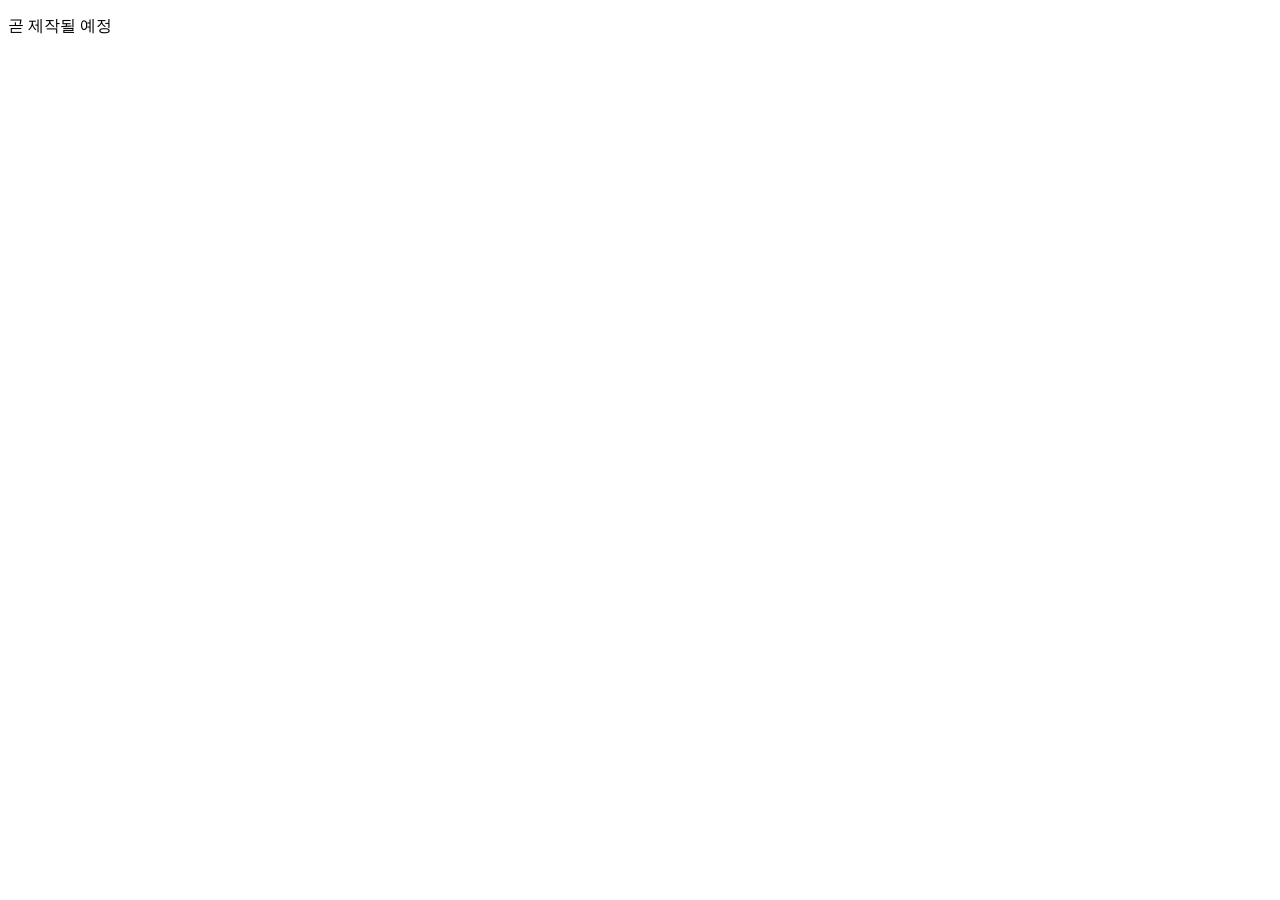
==== timetable.html @ e335aa5a "Add files via upload" ====
<!DOCTYPE html>
<html lang="ko">
<head>
    <meta charset="UTF-8">
    <meta name="viewport" content="width=device-width, initial-scale=1.0">
    <title>Document</title>
</head>
<body>
    <p>곧 제작될 예정</p>
</body>
</html>
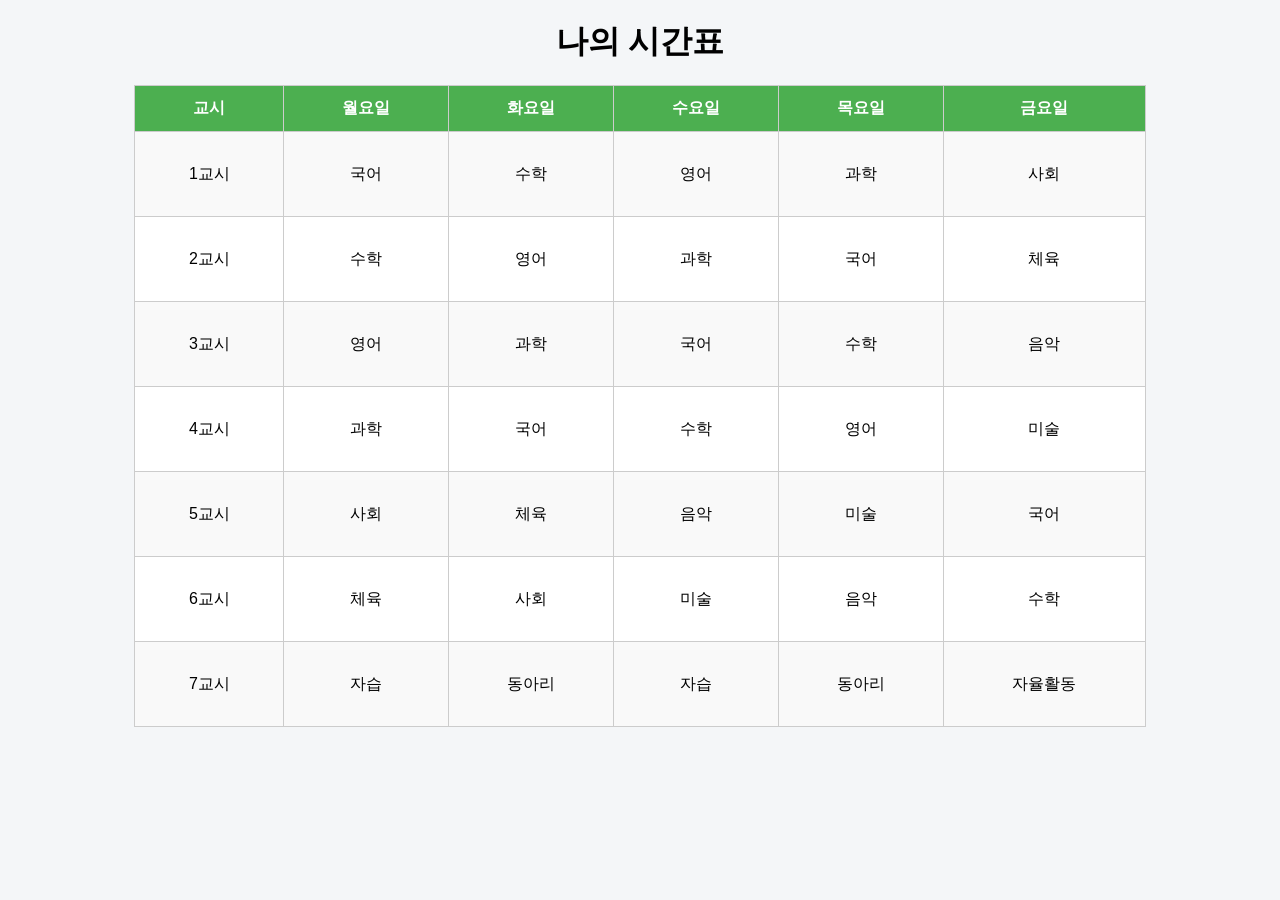
==== commit a69eb401: "Update timetable.html" ====
--- a/timetable.html
+++ b/timetable.html
@@ -2,10 +2,126 @@
 <html lang="ko">
 <head>
     <meta charset="UTF-8">
-    <meta name="viewport" content="width=device-width, initial-scale=1.0">
-    <title>Document</title>
+    <title>시간표</title>
+    <style>
+        body {
+            font-family: Arial, sans-serif;
+            background-color: #f4f6f8;
+            text-align: center;
+        }
+
+        h1 {
+            margin-top: 20px;
+        }
+
+        table {
+            margin: 20px auto;
+            border-collapse: collapse;
+            width: 80%;
+            background-color: #ffffff;
+        }
+
+        th, td {
+            border: 1px solid #ccc;
+            padding: 12px;
+            text-align: center;
+        }
+
+        th {
+            background-color: #4CAF50;
+            color: white;
+        }
+
+        td {
+            height: 60px;
+        }
+
+        tr:nth-child(even) {
+            background-color: #f9f9f9;
+        }
+
+        tr:hover {
+            background-color: #e6f2ff;
+        }
+    </style>
 </head>
 <body>
-    <p>곧 제작될 예정</p>
+
+    <h1>나의 시간표</h1>
+
+    <table>
+        <tr>
+            <th>교시</th>
+            <th>월요일</th>
+            <th>화요일</th>
+            <th>수요일</th>
+            <th>목요일</th>
+            <th>금요일</th>
+        </tr>
+
+        <tr>
+            <td>1교시</td>
+            <td>국어</td>
+            <td>수학</td>
+            <td>영어</td>
+            <td>과학</td>
+            <td>사회</td>
+        </tr>
+
+        <tr>
+            <td>2교시</td>
+            <td>수학</td>
+            <td>영어</td>
+            <td>과학</td>
+            <td>국어</td>
+            <td>체육</td>
+        </tr>
+
+        <tr>
+            <td>3교시</td>
+            <td>영어</td>
+            <td>과학</td>
+            <td>국어</td>
+            <td>수학</td>
+            <td>음악</td>
+        </tr>
+
+        <tr>
+            <td>4교시</td>
+            <td>과학</td>
+            <td>국어</td>
+            <td>수학</td>
+            <td>영어</td>
+            <td>미술</td>
+        </tr>
+
+        <tr>
+            <td>5교시</td>
+            <td>사회</td>
+            <td>체육</td>
+            <td>음악</td>
+            <td>미술</td>
+            <td>국어</td>
+        </tr>
+
+        <tr>
+            <td>6교시</td>
+            <td>체육</td>
+            <td>사회</td>
+            <td>미술</td>
+            <td>음악</td>
+            <td>수학</td>
+        </tr>
+
+        <tr>
+            <td>7교시</td>
+            <td>자습</td>
+            <td>동아리</td>
+            <td>자습</td>
+            <td>동아리</td>
+            <td>자율활동</td>
+        </tr>
+    </table>
+
 </body>
-</html>+</html>
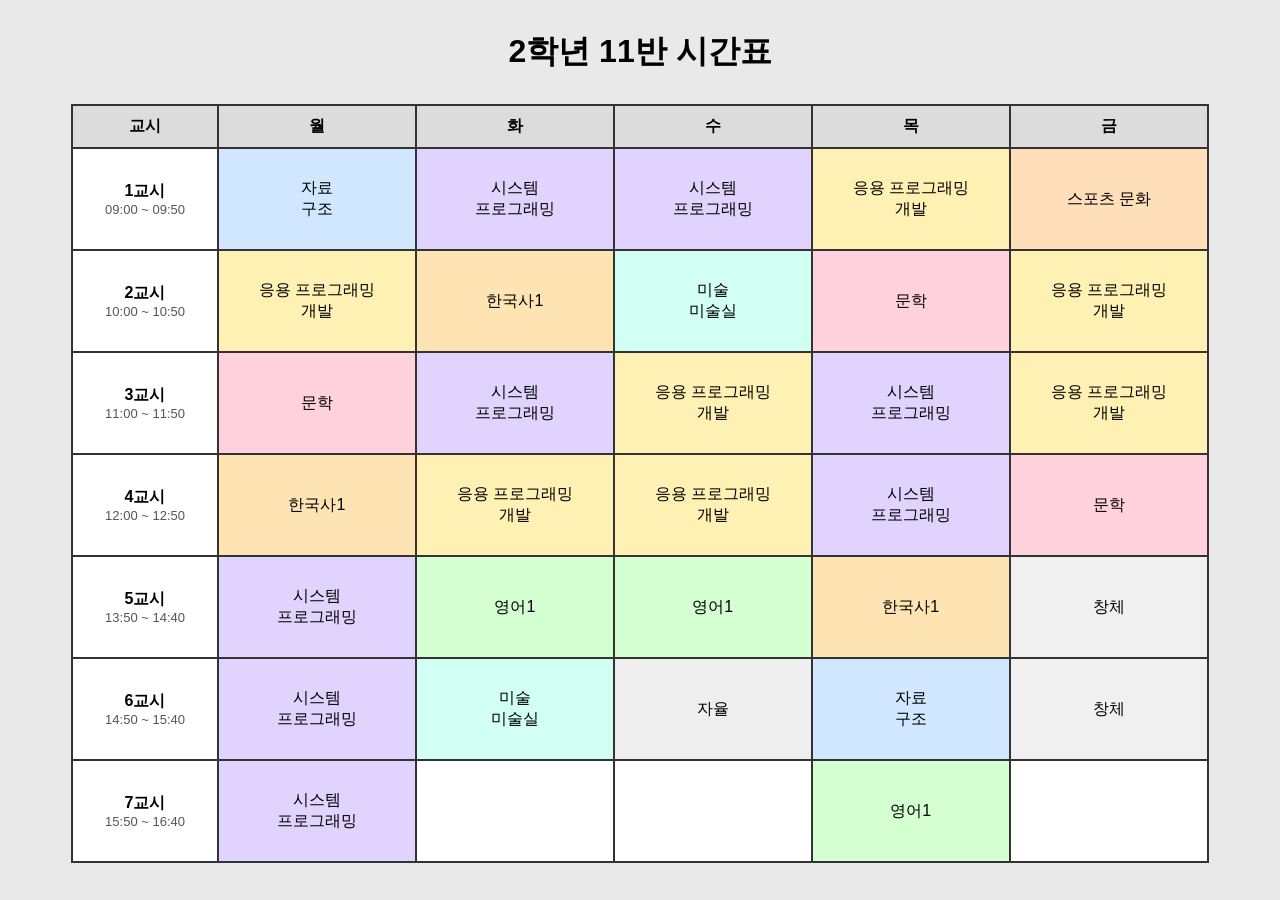
==== commit 334b5e94: "Update timetable.html" ====
--- a/timetable.html
+++ b/timetable.html
@@ -2,126 +2,140 @@
 <html lang="ko">
 <head>
     <meta charset="UTF-8">
-    <title>시간표</title>
+    <title>2학년 11반 시간표</title>
     <style>
         body {
-            font-family: Arial, sans-serif;
-            background-color: #f4f6f8;
+            font-family: "맑은 고딕", sans-serif;
+            background-color: #e9e9e9;
             text-align: center;
         }
 
         h1 {
-            margin-top: 20px;
+            margin: 30px 0;
         }
 
         table {
-            margin: 20px auto;
+            margin: 0 auto;
             border-collapse: collapse;
-            width: 80%;
+            width: 90%;
             background-color: #ffffff;
         }
 
         th, td {
-            border: 1px solid #ccc;
-            padding: 12px;
+            border: 2px solid #333;
+            padding: 10px;
             text-align: center;
         }
 
         th {
-            background-color: #4CAF50;
-            color: white;
+            background-color: #dcdcdc;
         }
 
         td {
-            height: 60px;
+            height: 80px;
         }
 
-        tr:nth-child(even) {
-            background-color: #f9f9f9;
+        .period {
+            font-weight: bold;
         }
 
-        tr:hover {
-            background-color: #e6f2ff;
+        .time {
+            font-size: 13px;
+            color: #555;
         }
+
+        /* 과목별 색상 */
+        .korean { background-color: #ffd1dc; }
+        .math { background-color: #d1e7ff; }
+        .eng { background-color: #d4ffd1; }
+        .prog { background-color: #fff0b3; }
+        .system { background-color: #e0d4ff; }
+        .history { background-color: #ffe4b3; }
+        .art { background-color: #d1fff3; }
+        .pe { background-color: #ffdfba; }
+        .creative { background-color: #f0f0f0; }
+        .self { background-color: #eeeeee; }
+
     </style>
 </head>
 <body>
 
-    <h1>나의 시간표</h1>
+<h1>2학년 11반 시간표</h1>
 
-    <table>
-        <tr>
-            <th>교시</th>
-            <th>월요일</th>
-            <th>화요일</th>
-            <th>수요일</th>
-            <th>목요일</th>
-            <th>금요일</th>
-        </tr>
+<table>
+    <tr>
+        <th>교시</th>
+        <th>월</th>
+        <th>화</th>
+        <th>수</th>
+        <th>목</th>
+        <th>금</th>
+    </tr>
 
-        <tr>
-            <td>1교시</td>
-            <td>국어</td>
-            <td>수학</td>
-            <td>영어</td>
-            <td>과학</td>
-            <td>사회</td>
-        </tr>
+    <tr>
+        <td><div class="period">1교시</div><div class="time">09:00 ~ 09:50</div></td>
+        <td class="math">자료<br>구조</td>
+        <td class="system">시스템<br>프로그래밍</td>
+        <td class="system">시스템<br>프로그래밍</td>
+        <td class="prog">응용 프로그래밍<br>개발</td>
+        <td class="pe">스포츠 문화</td>
+    </tr>
 
-        <tr>
-            <td>2교시</td>
-            <td>수학</td>
-            <td>영어</td>
-            <td>과학</td>
-            <td>국어</td>
-            <td>체육</td>
-        </tr>
+    <tr>
+        <td><div class="period">2교시</div><div class="time">10:00 ~ 10:50</div></td>
+        <td class="prog">응용 프로그래밍<br>개발</td>
+        <td class="history">한국사1</td>
+        <td class="art">미술<br>미술실</td>
+        <td class="korean">문학</td>
+        <td class="prog">응용 프로그래밍<br>개발</td>
+    </tr>
 
-        <tr>
-            <td>3교시</td>
-            <td>영어</td>
-            <td>과학</td>
-            <td>국어</td>
-            <td>수학</td>
-            <td>음악</td>
-        </tr>
+    <tr>
+        <td><div class="period">3교시</div><div class="time">11:00 ~ 11:50</div></td>
+        <td class="korean">문학</td>
+        <td class="system">시스템<br>프로그래밍</td>
+        <td class="prog">응용 프로그래밍<br>개발</td>
+        <td class="system">시스템<br>프로그래밍</td>
+        <td class="prog">응용 프로그래밍<br>개발</td>
+    </tr>
 
-        <tr>
-            <td>4교시</td>
-            <td>과학</td>
-            <td>국어</td>
-            <td>수학</td>
-            <td>영어</td>
-            <td>미술</td>
-        </tr>
+    <tr>
+        <td><div class="period">4교시</div><div class="time">12:00 ~ 12:50</div></td>
+        <td class="history">한국사1</td>
+        <td class="prog">응용 프로그래밍<br>개발</td>
+        <td class="prog">응용 프로그래밍<br>개발</td>
+        <td class="system">시스템<br>프로그래밍</td>
+        <td class="korean">문학</td>
+    </tr>
 
-        <tr>
-            <td>5교시</td>
-            <td>사회</td>
-            <td>체육</td>
-            <td>음악</td>
-            <td>미술</td>
-            <td>국어</td>
-        </tr>
+    <tr>
+        <td><div class="period">5교시</div><div class="time">13:50 ~ 14:40</div></td>
+        <td class="system">시스템<br>프로그래밍</td>
+        <td class="eng">영어1</td>
+        <td class="eng">영어1</td>
+        <td class="history">한국사1</td>
+        <td class="creative">창체</td>
+    </tr>
 
-        <tr>
-            <td>6교시</td>
-            <td>체육</td>
-            <td>사회</td>
-            <td>미술</td>
-            <td>음악</td>
-            <td>수학</td>
-        </tr>
+    <tr>
+        <td><div class="period">6교시</div><div class="time">14:50 ~ 15:40</div></td>
+        <td class="system">시스템<br>프로그래밍</td>
+        <td class="art">미술<br>미술실</td>
+        <td class="self">자율</td>
+        <td class="math">자료<br>구조</td>
+        <td class="creative">창체</td>
+    </tr>
 
-        <tr>
-            <td>7교시</td>
-            <td>자습</td>
-            <td>동아리</td>
-            <td>자습</td>
-            <td>동아리</td>
-            <td>자율활동</td>
-        </tr>
-    </table>
+    <tr>
+        <td><div class="period">7교시</div><div class="time">15:50 ~ 16:40</div></td>
+        <td class="system">시스템<br>프로그래밍</td>
+        <td></td>
+        <td></td>
+        <td class="eng">영어1</td>
+        <td></td>
+    </tr>
+
+</table>
 
 </body>
 </html>
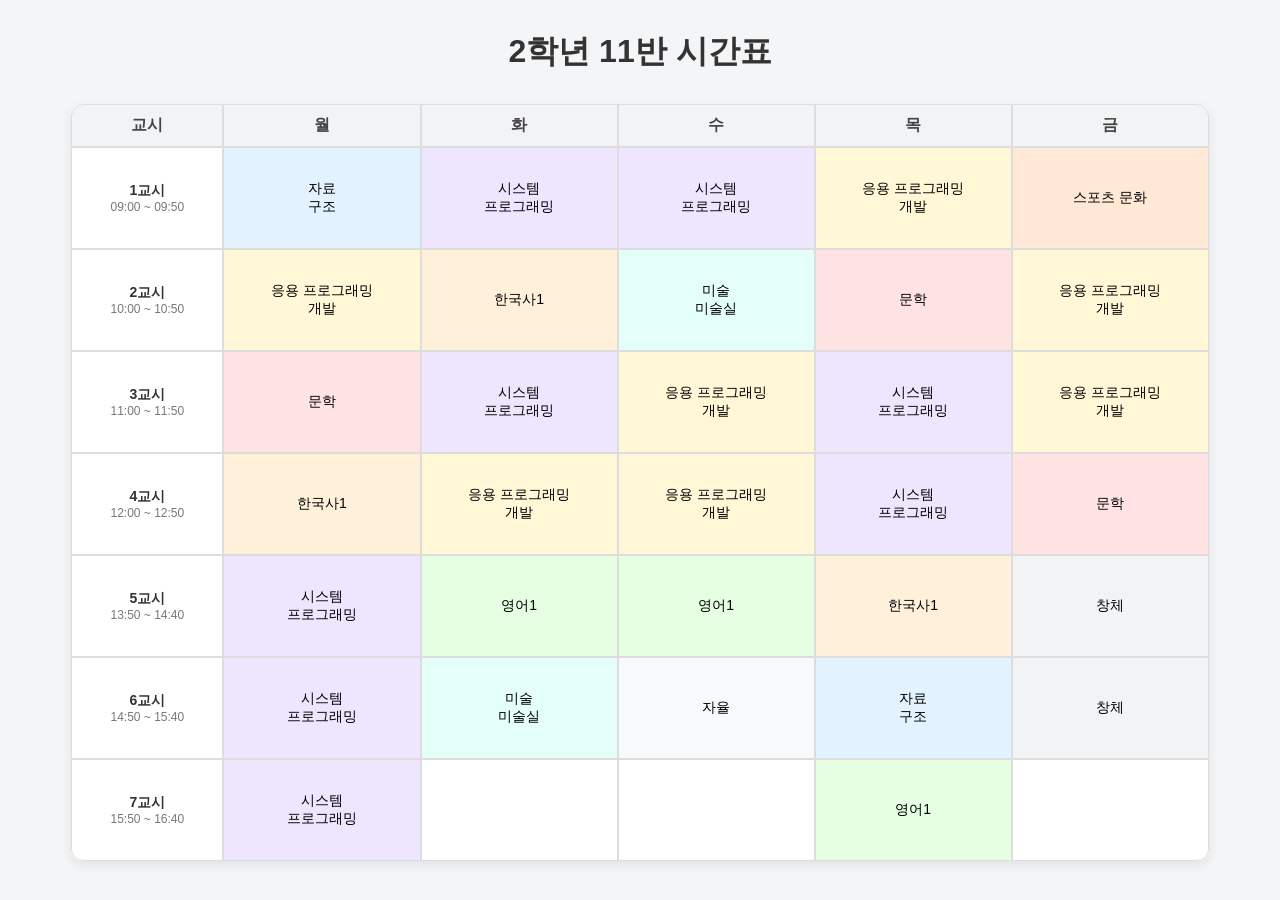
==== commit 24580f43: "Update timetable.html" ====
--- a/timetable.html
+++ b/timetable.html
@@ -5,56 +5,73 @@
     <title>2학년 11반 시간표</title>
     <style>
         body {
-            font-family: "맑은 고딕", sans-serif;
-            background-color: #e9e9e9;
+            font-family: "Noto Sans KR", "맑은 고딕", sans-serif;
+            background-color: #f4f5f7;
             text-align: center;
         }
 
         h1 {
             margin: 30px 0;
+            font-weight: 600;
+            color: #333;
         }
 
         table {
             margin: 0 auto;
-            border-collapse: collapse;
+            border-collapse: separate;
+            border-spacing: 0;
             width: 90%;
             background-color: #ffffff;
+            border-radius: 12px;
+            overflow: hidden;
+            box-shadow: 0 4px 12px rgba(0,0,0,0.08);
         }
 
         th, td {
-            border: 2px solid #333;
+            border: 1px solid #ddd;
             padding: 10px;
             text-align: center;
         }
 
         th {
-            background-color: #dcdcdc;
+            background-color: #f1f3f5;
+            font-weight: 600;
+            color: #444;
         }
 
         td {
             height: 80px;
+            font-size: 14px;
         }
 
+        /* 교시 스타일 */
         .period {
-            font-weight: bold;
+            font-weight: 600;
+            color: #333;
         }
 
         .time {
-            font-size: 13px;
-            color: #555;
+            font-size: 12px;
+            color: #777;
         }
 
-        /* 과목별 색상 */
-        .korean { background-color: #ffd1dc; }
-        .math { background-color: #d1e7ff; }
-        .eng { background-color: #d4ffd1; }
-        .prog { background-color: #fff0b3; }
-        .system { background-color: #e0d4ff; }
-        .history { background-color: #ffe4b3; }
-        .art { background-color: #d1fff3; }
-        .pe { background-color: #ffdfba; }
-        .creative { background-color: #f0f0f0; }
-        .self { background-color: #eeeeee; }
+        /* 과목 색상 (부드러운 파스텔톤) */
+        .korean { background-color: #ffe3e3; }
+        .math { background-color: #e3f2ff; }
+        .eng { background-color: #e6ffe3; }
+        .prog { background-color: #fff7d6; }
+        .system { background-color: #eee6ff; }
+        .history { background-color: #fff0d9; }
+        .art { background-color: #e3fff8; }
+        .pe { background-color: #ffe9d6; }
+        .creative { background-color: #f1f3f5; }
+        .self { background-color: #f8f9fa; }
+
+        /* 모서리 둥글게 (각 꼭짓점) */
+        tr:first-child th:first-child { border-top-left-radius: 12px; }
+        tr:first-child th:last-child { border-top-right-radius: 12px; }
+        tr:last-child td:first-child { border-bottom-left-radius: 12px; }
+        tr:last-child td:last-child { border-bottom-right-radius: 12px; }
 
     </style>
 </head>
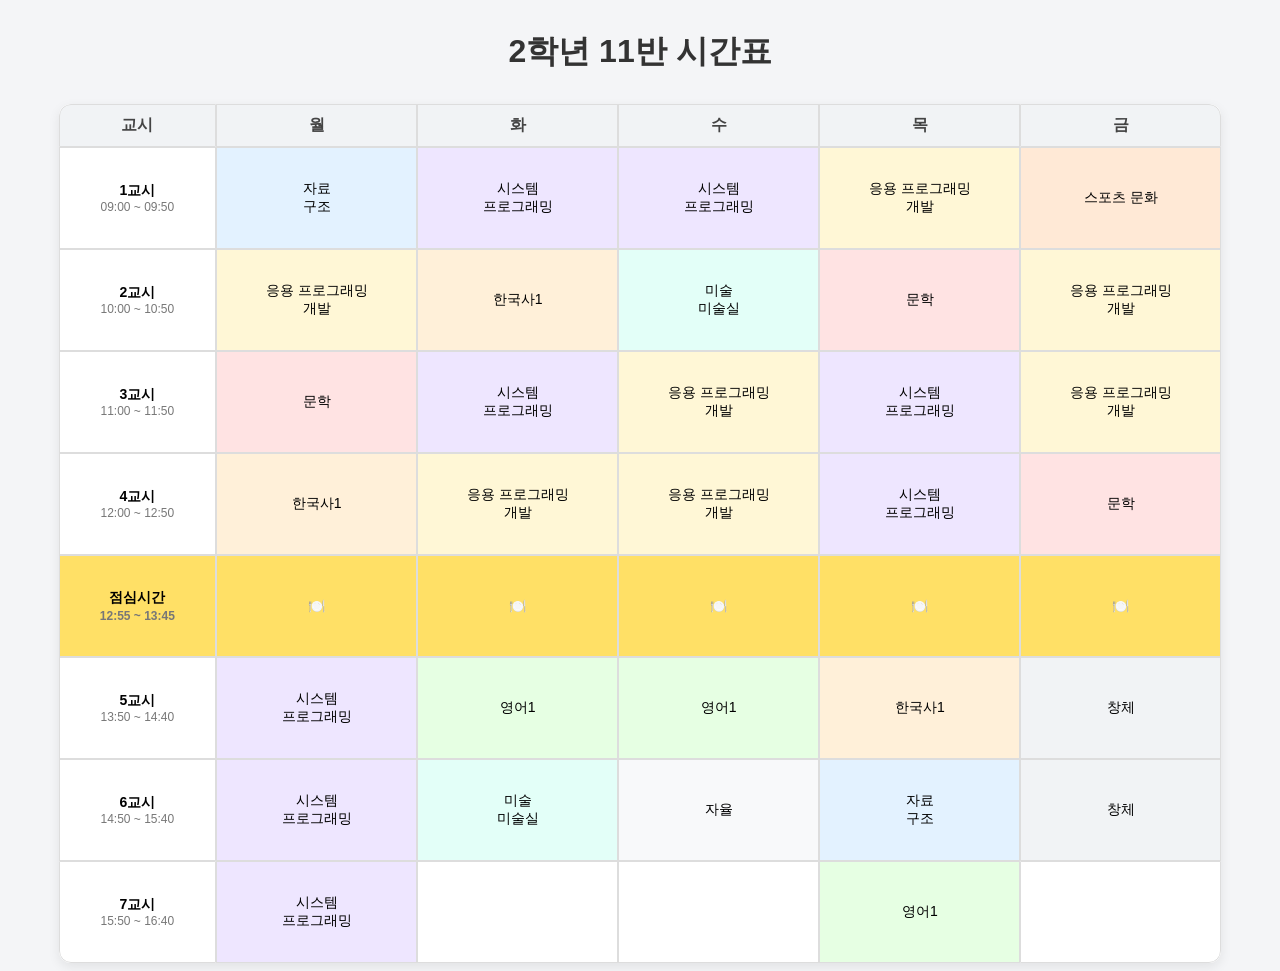
==== commit bab90150: "Update timetable.html" ====
--- a/timetable.html
+++ b/timetable.html
@@ -20,7 +20,7 @@
             margin: 0 auto;
             border-collapse: separate;
             border-spacing: 0;
-            width: 90%;
+            width: 92%;
             background-color: #ffffff;
             border-radius: 12px;
             overflow: hidden;
@@ -44,10 +44,8 @@
             font-size: 14px;
         }
 
-        /* 교시 스타일 */
         .period {
             font-weight: 600;
-            color: #333;
         }
 
         .time {
@@ -55,7 +53,7 @@
             color: #777;
         }
 
-        /* 과목 색상 (부드러운 파스텔톤) */
+        /* 과목 색상 */
         .korean { background-color: #ffe3e3; }
         .math { background-color: #e3f2ff; }
         .eng { background-color: #e6ffe3; }
@@ -67,7 +65,13 @@
         .creative { background-color: #f1f3f5; }
         .self { background-color: #f8f9fa; }
 
-        /* 모서리 둥글게 (각 꼭짓점) */
+        /* 점심 */
+        .lunch {
+            background-color: #ffe066;
+            font-weight: bold;
+        }
+
+        /* 모서리 */
         tr:first-child th:first-child { border-top-left-radius: 12px; }
         tr:first-child th:last-child { border-top-right-radius: 12px; }
         tr:last-child td:first-child { border-bottom-left-radius: 12px; }
@@ -89,6 +93,7 @@
         <th>금</th>
     </tr>
 
+    <!-- 1교시 -->
     <tr>
         <td><div class="period">1교시</div><div class="time">09:00 ~ 09:50</div></td>
         <td class="math">자료<br>구조</td>
@@ -98,6 +103,7 @@
         <td class="pe">스포츠 문화</td>
     </tr>
 
+    <!-- 2교시 -->
     <tr>
         <td><div class="period">2교시</div><div class="time">10:00 ~ 10:50</div></td>
         <td class="prog">응용 프로그래밍<br>개발</td>
@@ -107,6 +113,7 @@
         <td class="prog">응용 프로그래밍<br>개발</td>
     </tr>
 
+    <!-- 3교시 -->
     <tr>
         <td><div class="period">3교시</div><div class="time">11:00 ~ 11:50</div></td>
         <td class="korean">문학</td>
@@ -116,6 +123,7 @@
         <td class="prog">응용 프로그래밍<br>개발</td>
     </tr>
 
+    <!-- 4교시 -->
     <tr>
         <td><div class="period">4교시</div><div class="time">12:00 ~ 12:50</div></td>
         <td class="history">한국사1</td>
@@ -124,6 +132,22 @@
         <td class="system">시스템<br>프로그래밍</td>
         <td class="korean">문학</td>
     </tr>
+
+    <!-- 점심 -->
+    <tr>
+        <td class="lunch" rowspan="2">
+            점심시간<br>
+            <span class="time">12:55 ~ 13:45</span>
+        </td>
+        <td class="lunch" rowspan="2">🍽️</td>
+        <td class="lunch" rowspan="2">🍽️</td>
+        <td class="lunch" rowspan="2">🍽️</td>
+        <td class="lunch" rowspan="2">🍽️</td>
+        <td class="lunch" rowspan="2">🍽️</td>
+    </tr>
+
+    <!-- 5교시 -->
+    <tr></tr>
 
     <tr>
         <td><div class="period">5교시</div><div class="time">13:50 ~ 14:40</div></td>
@@ -134,6 +158,7 @@
         <td class="creative">창체</td>
     </tr>
 
+    <!-- 6교시 -->
     <tr>
         <td><div class="period">6교시</div><div class="time">14:50 ~ 15:40</div></td>
         <td class="system">시스템<br>프로그래밍</td>
@@ -143,6 +168,7 @@
         <td class="creative">창체</td>
     </tr>
 
+    <!-- 7교시 -->
     <tr>
         <td><div class="period">7교시</div><div class="time">15:50 ~ 16:40</div></td>
         <td class="system">시스템<br>프로그래밍</td>
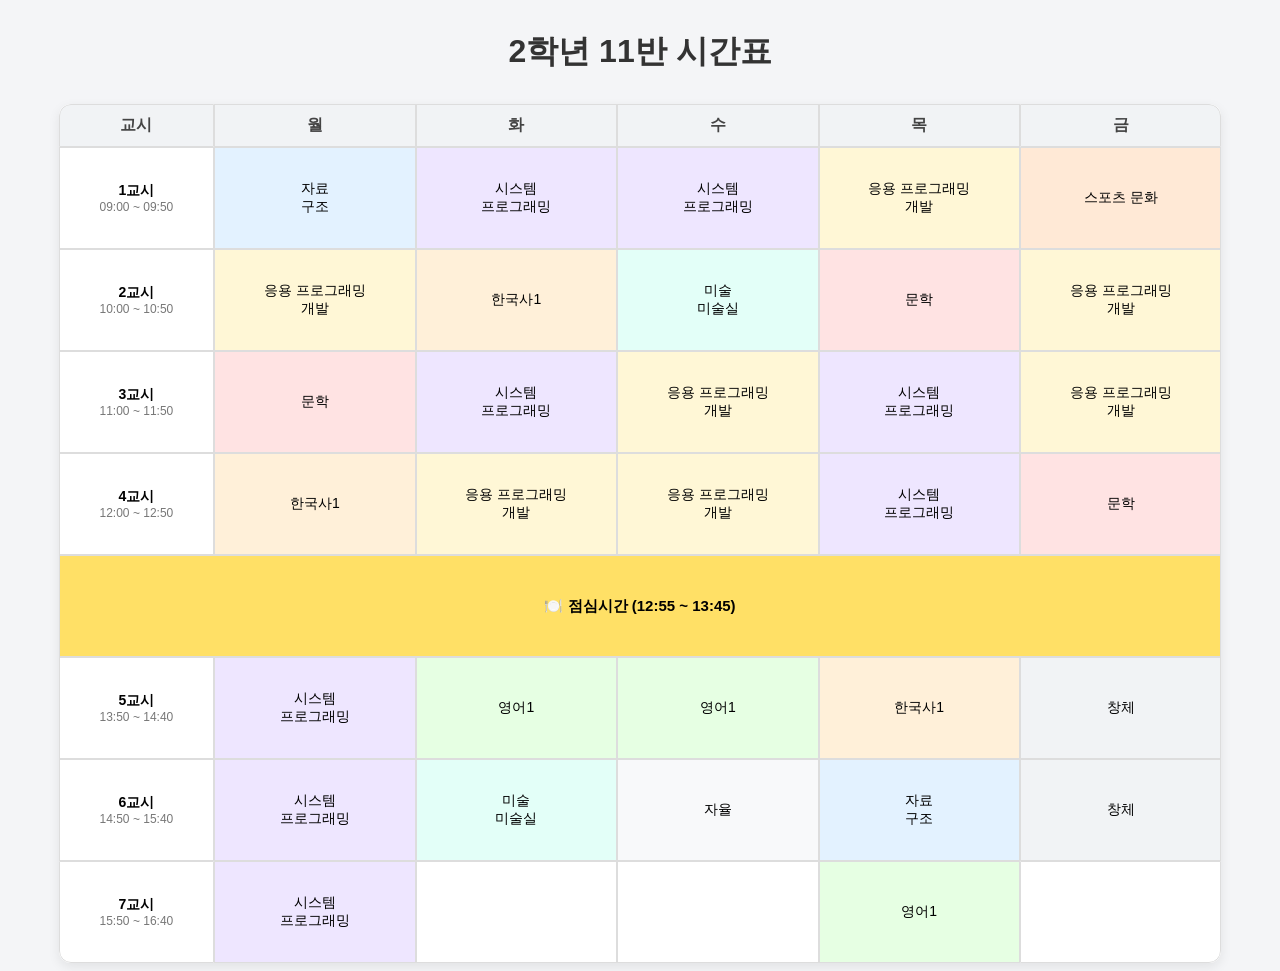
==== commit 105be862: "Update timetable.html" ====
--- a/timetable.html
+++ b/timetable.html
@@ -44,14 +44,8 @@
             font-size: 14px;
         }
 
-        .period {
-            font-weight: 600;
-        }
-
-        .time {
-            font-size: 12px;
-            color: #777;
-        }
+        .period { font-weight: 600; }
+        .time { font-size: 12px; color: #777; }
 
         /* 과목 색상 */
         .korean { background-color: #ffe3e3; }
@@ -68,7 +62,8 @@
         /* 점심 */
         .lunch {
             background-color: #ffe066;
-            font-weight: bold;
+            font-weight: 600;
+            font-size: 15px;
         }
 
         /* 모서리 */
@@ -93,7 +88,6 @@
         <th>금</th>
     </tr>
 
-    <!-- 1교시 -->
     <tr>
         <td><div class="period">1교시</div><div class="time">09:00 ~ 09:50</div></td>
         <td class="math">자료<br>구조</td>
@@ -103,7 +97,6 @@
         <td class="pe">스포츠 문화</td>
     </tr>
 
-    <!-- 2교시 -->
     <tr>
         <td><div class="period">2교시</div><div class="time">10:00 ~ 10:50</div></td>
         <td class="prog">응용 프로그래밍<br>개발</td>
@@ -113,7 +106,6 @@
         <td class="prog">응용 프로그래밍<br>개발</td>
     </tr>
 
-    <!-- 3교시 -->
     <tr>
         <td><div class="period">3교시</div><div class="time">11:00 ~ 11:50</div></td>
         <td class="korean">문학</td>
@@ -123,7 +115,6 @@
         <td class="prog">응용 프로그래밍<br>개발</td>
     </tr>
 
-    <!-- 4교시 -->
     <tr>
         <td><div class="period">4교시</div><div class="time">12:00 ~ 12:50</div></td>
         <td class="history">한국사1</td>
@@ -133,21 +124,12 @@
         <td class="korean">문학</td>
     </tr>
 
-    <!-- 점심 -->
+    <!-- 점심시간 (한 줄 전체) -->
     <tr>
-        <td class="lunch" rowspan="2">
-            점심시간<br>
-            <span class="time">12:55 ~ 13:45</span>
+        <td colspan="6" class="lunch">
+            🍽️ 점심시간 (12:55 ~ 13:45)
         </td>
-        <td class="lunch" rowspan="2">🍽️</td>
-        <td class="lunch" rowspan="2">🍽️</td>
-        <td class="lunch" rowspan="2">🍽️</td>
-        <td class="lunch" rowspan="2">🍽️</td>
-        <td class="lunch" rowspan="2">🍽️</td>
     </tr>
-
-    <!-- 5교시 -->
-    <tr></tr>
 
     <tr>
         <td><div class="period">5교시</div><div class="time">13:50 ~ 14:40</div></td>
@@ -158,7 +140,6 @@
         <td class="creative">창체</td>
     </tr>
 
-    <!-- 6교시 -->
     <tr>
         <td><div class="period">6교시</div><div class="time">14:50 ~ 15:40</div></td>
         <td class="system">시스템<br>프로그래밍</td>
@@ -168,7 +149,6 @@
         <td class="creative">창체</td>
     </tr>
 
-    <!-- 7교시 -->
     <tr>
         <td><div class="period">7교시</div><div class="time">15:50 ~ 16:40</div></td>
         <td class="system">시스템<br>프로그래밍</td>
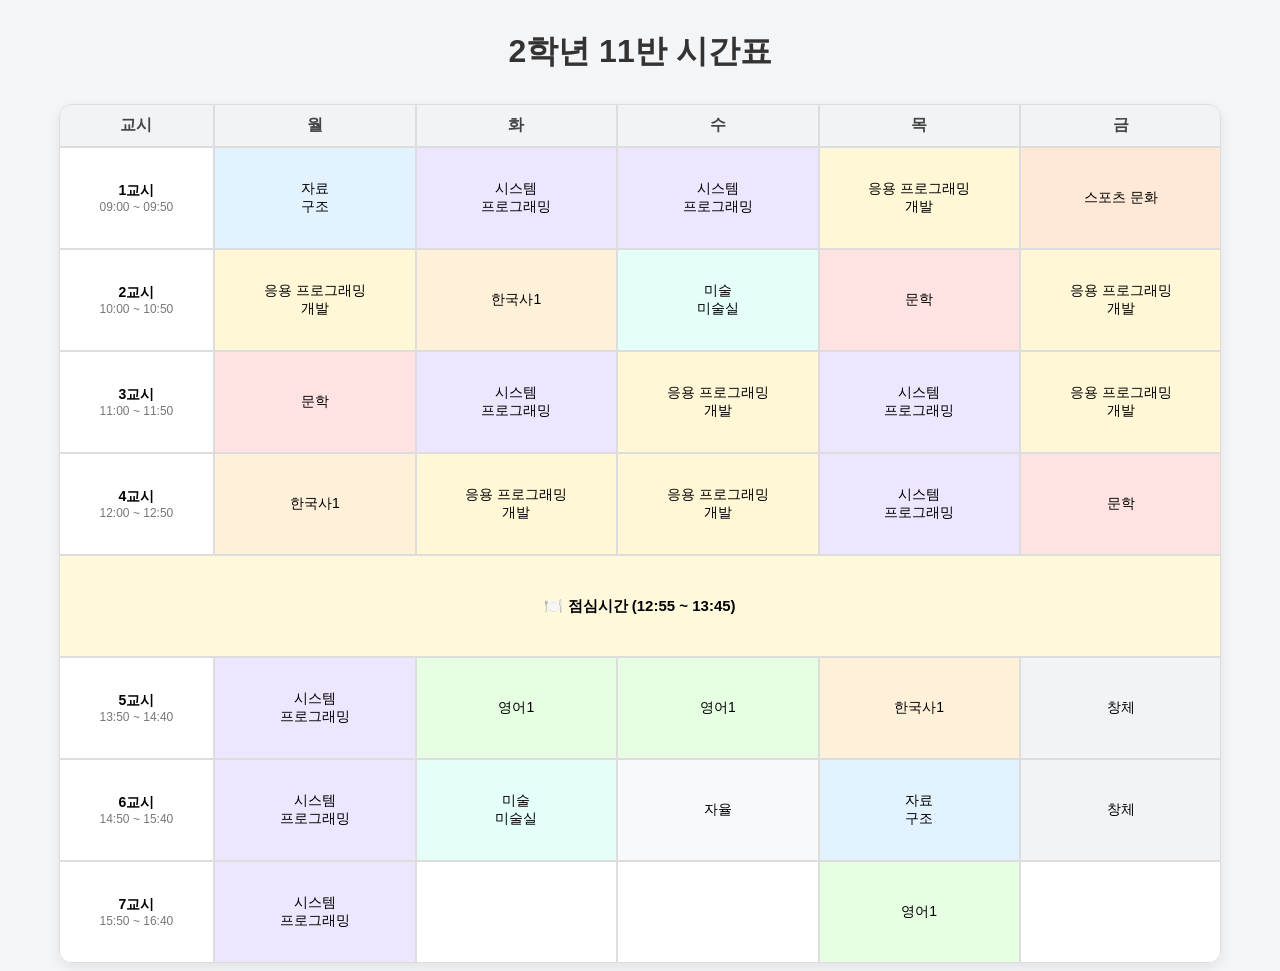
==== commit dece204b: "Update timetable.html" ====
--- a/timetable.html
+++ b/timetable.html
@@ -60,11 +60,11 @@
         .self { background-color: #f8f9fa; }
 
         /* 점심 */
-        .lunch {
-            background-color: #ffe066;
-            font-weight: 600;
-            font-size: 15px;
-        }
+    .lunch {
+    background-color: #fff9db; /* 더 연한 파스텔 노랑 */
+    font-weight: 600;
+    font-size: 15px;
+}
 
         /* 모서리 */
         tr:first-child th:first-child { border-top-left-radius: 12px; }
